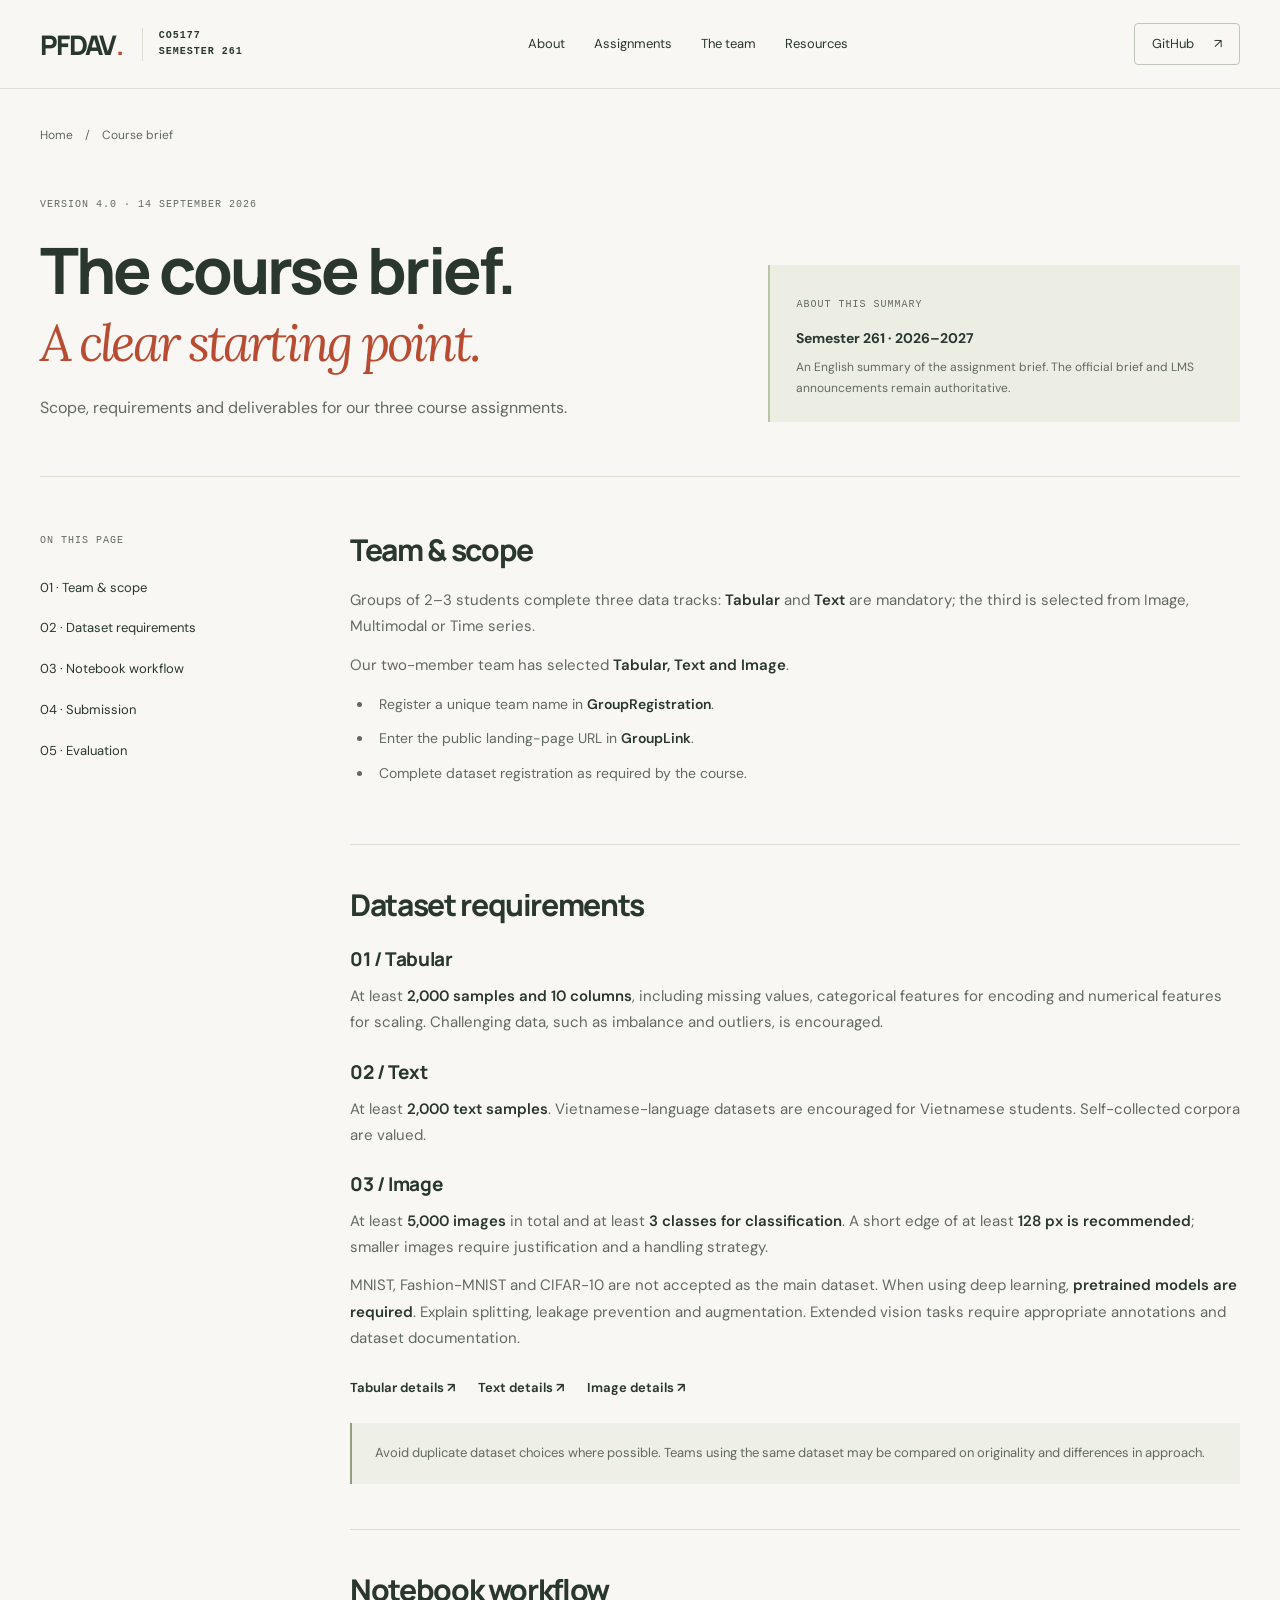
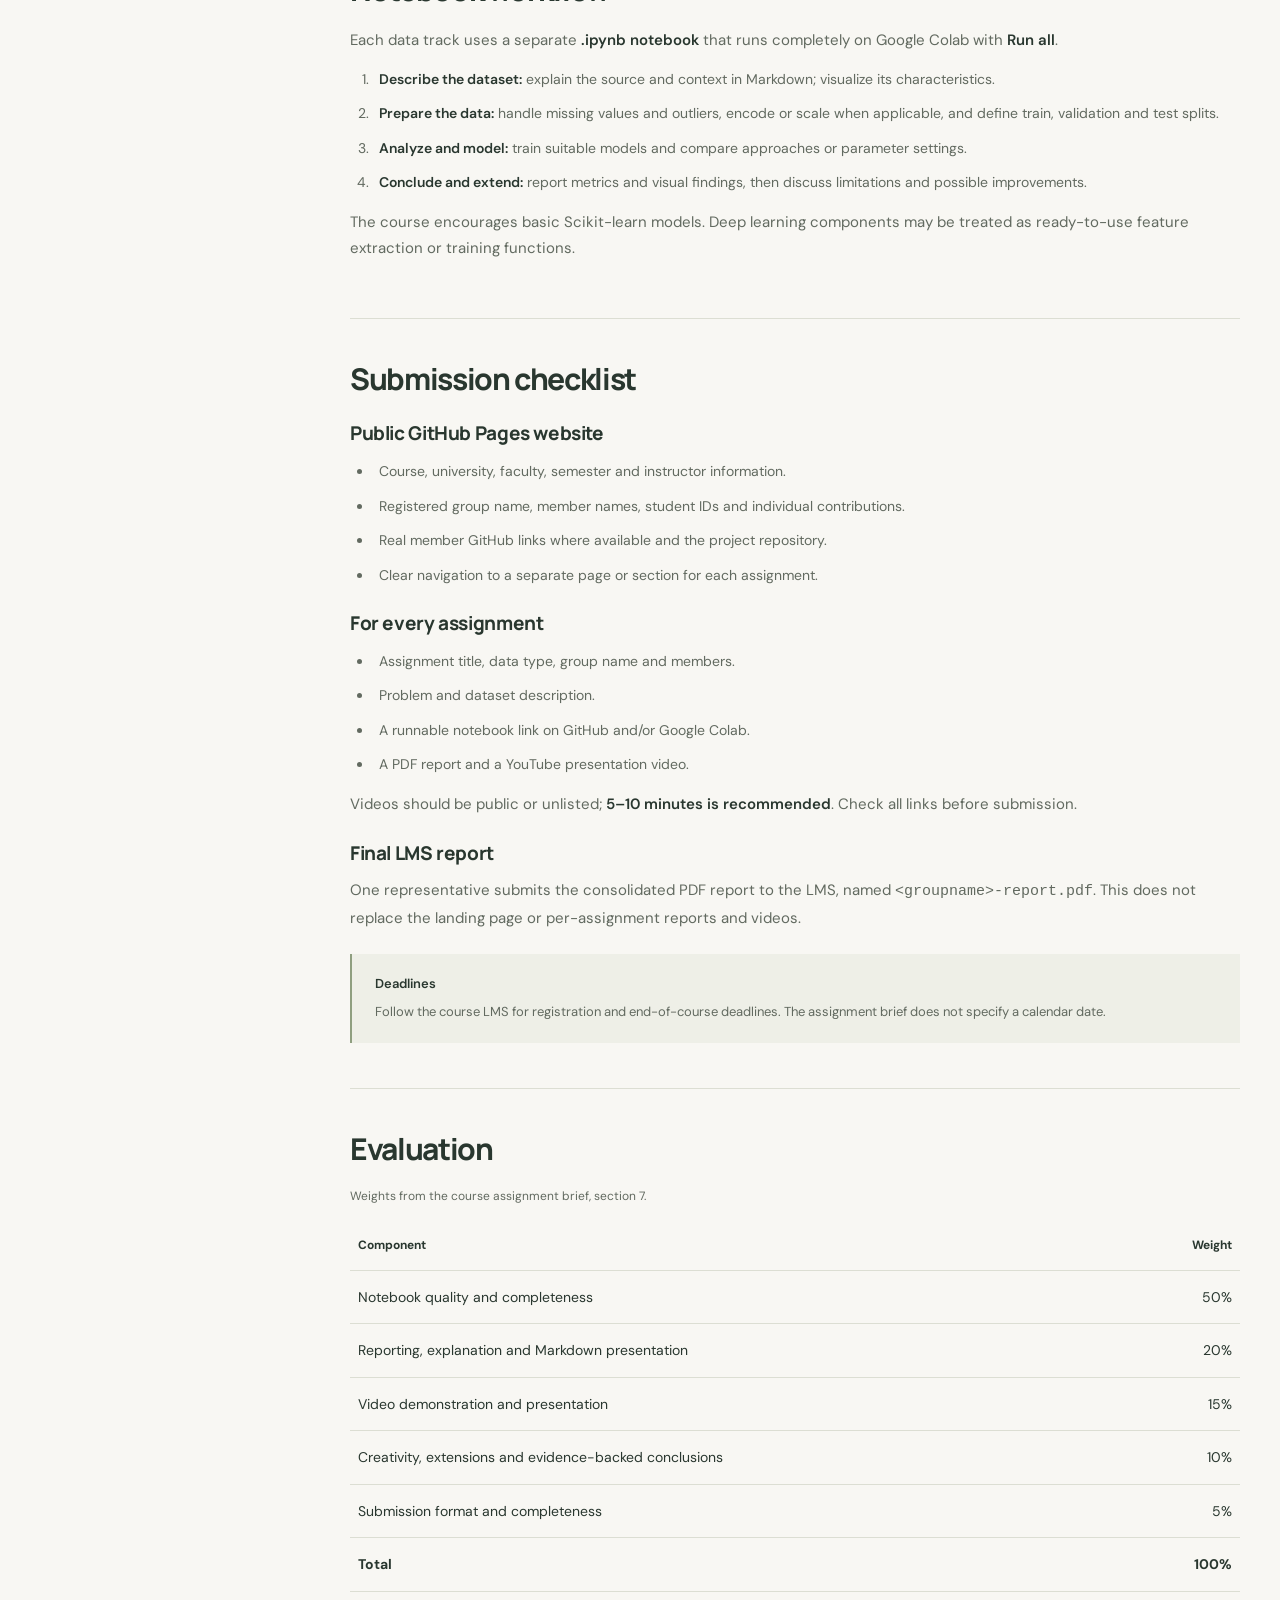
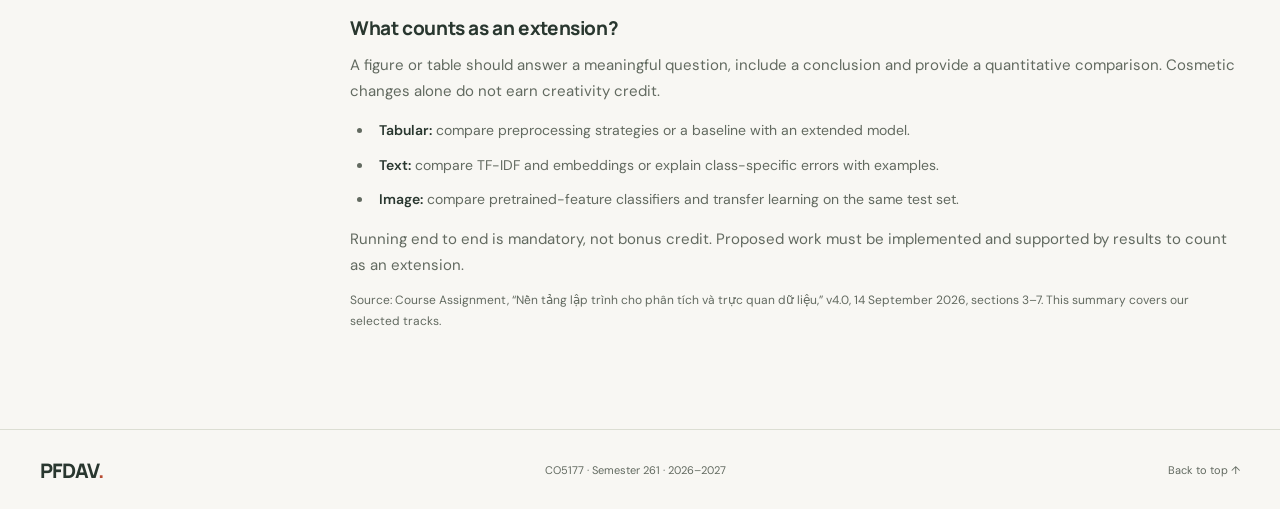
==== requirements.html @ 7956dee9 "feat: add English course website with Tabular, Text and Image pages" ====
<!doctype html>
<html lang="en"><head><meta charset="utf-8"><meta name="viewport" content="width=device-width, initial-scale=1"><title>Course assignment brief | PFDAV · CO5177</title><meta name="description" content="An English summary of the CO5177 course assignment requirements, deliverables and evaluation rubric, based on brief v4.0."><meta name="theme-color" content="#263e35"><link rel="icon" href="assets/favicon.svg" type="image/svg+xml"><link rel="stylesheet" href="assets/styles.css"><script src="assets/site-config.js" defer></script><script src="assets/app.js" defer></script></head>
<body><a class="skip-link" href="#main">Skip to content</a><header class="site-header"><div class="container header-inner"><a class="brand" href="index.html" aria-label="PFDAV home"><span class="wordmark">PFDAV<b>.</b></span><span class="brand-meta">CO5177<br>SEMESTER 261</span></a><button class="menu-toggle" type="button" aria-expanded="false" aria-controls="site-nav" aria-label="Open navigation">Menu <span class="menu-icon" aria-hidden="true"></span></button><nav class="main-nav" id="site-nav" aria-label="Main navigation"><a href="index.html#about">About</a><a href="index.html#assignments">Assignments</a><a href="index.html#team">The team</a><a href="index.html#resources">Resources</a></nav><a class="header-link" href="https://github.com/dathuynh1108/CO5177-PFDAV" target="_blank" rel="noopener noreferrer">GitHub <span aria-hidden="true">↗</span></a></div></header>
<main id="main" class="container"><nav class="breadcrumb" aria-label="Breadcrumb"><a href="index.html">Home</a><span aria-hidden="true">/</span><span aria-current="page">Course brief</span></nav><section class="detail-hero"><div><span class="mono">Version 4.0 · 14 September 2026</span><h1>The course brief.<em>A clear starting point.</em></h1><p>Scope, requirements and deliverables for our three course assignments.</p></div><div class="detail-meta"><span class="mono">About this summary</span><strong>Semester 261 · 2026–2027</strong><p>An English summary of the assignment brief. The official brief and LMS announcements remain authoritative.</p></div></section>
<div class="detail-layout"><aside class="detail-aside" aria-label="On this page"><span class="mono">On this page</span><a href="#scope">01 · Team & scope</a><a href="#datasets">02 · Dataset requirements</a><a href="#workflow">03 · Notebook workflow</a><a href="#submission">04 · Submission</a><a href="#evaluation">05 · Evaluation</a></aside><div class="detail-content">
<section class="detail-section" id="scope"><h2>Team & scope</h2><p>Groups of 2–3 students complete three data tracks: <strong>Tabular</strong> and <strong>Text</strong> are mandatory; the third is selected from Image, Multimodal or Time series.</p><p>Our two-member team has selected <strong>Tabular, Text and Image</strong>.</p><ul><li>Register a unique team name in <strong>GroupRegistration</strong>.</li><li>Enter the public landing-page URL in <strong>GroupLink</strong>.</li><li>Complete dataset registration as required by the course.</li></ul></section>
<section class="detail-section" id="datasets"><h2>Dataset requirements</h2><h3>01 / Tabular</h3><p>At least <strong>2,000 samples and 10 columns</strong>, including missing values, categorical features for encoding and numerical features for scaling. Challenging data, such as imbalance and outliers, is encouraged.</p><h3>02 / Text</h3><p>At least <strong>2,000 text samples</strong>. Vietnamese-language datasets are encouraged for Vietnamese students. Self-collected corpora are valued.</p><h3>03 / Image</h3><p>At least <strong>5,000 images</strong> in total and at least <strong>3 classes for classification</strong>. A short edge of at least <strong>128 px is recommended</strong>; smaller images require justification and a handling strategy.</p><p>MNIST, Fashion-MNIST and CIFAR-10 are not accepted as the main dataset. When using deep learning, <strong>pretrained models are required</strong>. Explain splitting, leakage prevention and augmentation. Extended vision tasks require appropriate annotations and dataset documentation.</p><div class="small-links"><a class="text-link" href="assignments/tabular.html">Tabular details ↗</a><a class="text-link" href="assignments/text.html">Text details ↗</a><a class="text-link" href="assignments/image.html">Image details ↗</a></div><div class="notice">Avoid duplicate dataset choices where possible. Teams using the same dataset may be compared on originality and differences in approach.</div></section>
<section class="detail-section" id="workflow"><h2>Notebook workflow</h2><p>Each data track uses a separate <strong>.ipynb notebook</strong> that runs completely on Google Colab with <strong>Run all</strong>.</p><ol><li><strong>Describe the dataset:</strong> explain the source and context in Markdown; visualize its characteristics.</li><li><strong>Prepare the data:</strong> handle missing values and outliers, encode or scale when applicable, and define train, validation and test splits.</li><li><strong>Analyze and model:</strong> train suitable models and compare approaches or parameter settings.</li><li><strong>Conclude and extend:</strong> report metrics and visual findings, then discuss limitations and possible improvements.</li></ol><p>The course encourages basic Scikit-learn models. Deep learning components may be treated as ready-to-use feature extraction or training functions.</p></section>
<section class="detail-section" id="submission"><h2>Submission checklist</h2><h3>Public GitHub Pages website</h3><ul><li>Course, university, faculty, semester and instructor information.</li><li>Registered group name, member names, student IDs and individual contributions.</li><li>Real member GitHub links where available and the project repository.</li><li>Clear navigation to a separate page or section for each assignment.</li></ul><h3>For every assignment</h3><ul><li>Assignment title, data type, group name and members.</li><li>Problem and dataset description.</li><li>A runnable notebook link on GitHub and/or Google Colab.</li><li>A PDF report and a YouTube presentation video.</li></ul><p>Videos should be public or unlisted; <strong>5–10 minutes is recommended</strong>. Check all links before submission.</p><h3>Final LMS report</h3><p>One representative submits the consolidated PDF report to the LMS, named <code>&lt;groupname&gt;-report.pdf</code>. This does not replace the landing page or per-assignment reports and videos.</p><div class="notice"><strong>Deadlines</strong>Follow the course LMS for registration and end-of-course deadlines. The assignment brief does not specify a calendar date.</div></section>
<section class="detail-section" id="evaluation"><h2>Evaluation</h2><table class="rubric"><caption>Weights from the course assignment brief, section 7.</caption><thead><tr><th scope="col">Component</th><th scope="col">Weight</th></tr></thead><tbody><tr><td>Notebook quality and completeness</td><td>50%</td></tr><tr><td>Reporting, explanation and Markdown presentation</td><td>20%</td></tr><tr><td>Video demonstration and presentation</td><td>15%</td></tr><tr><td>Creativity, extensions and evidence-backed conclusions</td><td>10%</td></tr><tr><td>Submission format and completeness</td><td>5%</td></tr></tbody><tfoot><tr><td>Total</td><td>100%</td></tr></tfoot></table><h3>What counts as an extension?</h3><p>A figure or table should answer a meaningful question, include a conclusion and provide a quantitative comparison. Cosmetic changes alone do not earn creativity credit.</p><ul><li><strong>Tabular:</strong> compare preprocessing strategies or a baseline with an extended model.</li><li><strong>Text:</strong> compare TF-IDF and embeddings or explain class-specific errors with examples.</li><li><strong>Image:</strong> compare pretrained-feature classifiers and transfer learning on the same test set.</li></ul><p>Running end to end is mandatory, not bonus credit. Proposed work must be implemented and supported by results to count as an extension.</p><p class="source-note">Source: Course Assignment, “Nền tảng lập trình cho phân tích và trực quan dữ liệu,” v4.0, 14 September 2026, sections 3–7. This summary covers our selected tracks.</p></section>
</div></div></main><footer class="site-footer"><div class="container footer-inner"><a class="footer-brand" href="index.html">PFDAV<span>.</span></a><p>CO5177 · Semester 261 · 2026–2027</p><a href="#main">Back to top ↑</a></div></footer></body></html>
---- assets/styles.css ----
@import url('https://fonts.googleapis.com/css2?family=DM+Sans:wght@400;450;500;550;600;650;700&family=Manrope:wght@400;500;600;650;700;750;800&family=Lora:ital,wght@1,400;1,500&display=swap');
:root{--paper:#f8f7f3;--ink:#29372f;--muted:#626a60;--line:#dcded3;--green:#263e35;--rust:#b74c32;--sage:#e2e9d9;--sand:#f3e6d3;--white:#fff;--mono:ui-monospace,SFMono-Regular,Consolas,monospace;--sans:'DM Sans',Arial,sans-serif;--display:'Manrope',Arial,sans-serif;--serif:'Lora',Georgia,serif;--width:1216px}
*{box-sizing:border-box}html{scroll-behavior:smooth;scroll-padding-top:110px}body{margin:0;background:var(--paper);color:var(--ink);font-family:var(--sans);font-size:16px;line-height:1.75;-webkit-font-smoothing:antialiased}a{color:inherit;text-decoration:none}button{font:inherit}button,a{-webkit-tap-highlight-color:transparent}a,button{touch-action:manipulation}a:focus-visible,button:focus-visible,summary:focus-visible{outline:3px solid var(--rust);outline-offset:5px}::selection{background:#d9e3cb}h1,h2,h3,h4,p{margin:0}h1,h2,h3,h4{font-family:var(--display);font-weight:750;line-height:1.2;letter-spacing:-.045em}h1{font-size:clamp(48px,5.3vw,76px);line-height:1.13}h2{font-size:clamp(32px,3.2vw,46px)}h3{font-size:27px}em{font-family:var(--serif);font-weight:400}p{color:var(--muted)}svg{vertical-align:middle;flex-shrink:0}.container{width:min(var(--width),calc(100% - 80px));margin-inline:auto}.skip-link{position:fixed;top:-100px;left:20px;background:var(--green);color:white;padding:12px 20px;z-index:100}.skip-link:focus{top:12px}.site-header{position:sticky;top:0;z-index:30;background:rgba(248,247,243,.97);border-bottom:1px solid var(--line);backdrop-filter:blur(12px)}.header-inner{min-height:88px;display:flex;align-items:center;justify-content:space-between;gap:24px}.brand{display:flex;align-items:center;gap:20px}.wordmark{font:800 27px/1 var(--display);letter-spacing:-1.7px}.wordmark b{color:var(--rust)}.brand-meta{padding-left:16px;border-left:1px solid var(--line);font:600 10px/1.65 var(--mono);letter-spacing:.1em}.main-nav{display:flex;align-items:center;gap:29px;font-size:13px}.main-nav a{padding-block:9px;position:relative}.main-nav a:hover,.main-nav a[aria-current]{color:var(--rust)}.header-link{font-size:13px;border:1px solid #bfc5b9;padding:9px 17px;border-radius:4px;display:flex;align-items:center;gap:20px}.header-link:hover{background:var(--green);color:white}.menu-toggle{display:none}.arrow{width:19px;height:19px;display:inline-block}.hero{display:grid;grid-template-columns:1fr 1fr;gap:48px;align-items:center;min-height:577px;padding-block:70px 56px}.hero h1 em{color:var(--rust);display:block;line-height:1.35}.hero-course{font-size:18px;line-height:1.6;font-weight:650;max-width:450px;color:var(--ink);margin-top:22px}.hero-copy{max-width:455px;margin-top:14px;font-size:15px;line-height:1.85}.hero-actions{display:flex;align-items:center;gap:26px;margin-top:30px}.button{display:inline-flex;align-items:center;justify-content:center;gap:27px;padding:13px 21px;min-height:48px;background:var(--green);color:white;border:1px solid var(--green);border-radius:3px;font-size:13px;font-weight:650;transition:background .2s,transform .2s}.button:hover{background:#365344;transform:translateY(-2px)}.button.secondary{background:transparent;color:var(--ink);border-color:var(--line)}.button.secondary:hover{background:var(--sage)}.text-link{font-size:13px;font-weight:650;display:inline-flex;align-items:center;gap:13px;text-underline-offset:5px}.text-link:hover{text-decoration:underline}.hero-art{height:455px;position:relative;isolation:isolate}.orbit{position:absolute;width:370px;height:370px;border:1px solid #cad1bf;border-radius:50%;left:75px;top:38px}.orbit:before,.orbit:after{content:'';position:absolute;inset:27px;border:1px solid #d8ddcf;border-radius:50%}.orbit:after{inset:57px}.art-grid{position:absolute;inset:16px 12px;background-image:radial-gradient(#ced4c5 .7px,transparent .7px);background-size:19px 19px;opacity:.6;mask-image:radial-gradient(ellipse,black 10%,transparent 69%)}.data-card{position:absolute;width:210px;height:265px;border:1px solid;border-radius:5px;padding:20px;box-shadow:0 14px 18px -17px #29372f70;display:flex;flex-direction:column;justify-content:space-between;transition:transform .35s}.art-label{font:10px/1.4 var(--mono);display:flex;justify-content:space-between}.art-caption{padding-top:14px;border-top:1px solid currentColor;font:8px/1.6 var(--mono);letter-spacing:.06em}.card-tabular{top:52px;left:19px;background:var(--sage);border-color:#becdb2;color:#3e583e;transform:rotate(-12deg)}.card-text{top:13px;right:11px;background:var(--sand);border-color:#dec5a3;color:#775434;transform:rotate(10deg)}.card-image{width:222px;height:252px;top:189px;left:190px;background:#b55135;border-color:#a84830;color:#fff1db;transform:rotate(-3deg);z-index:2}.hero-art:hover .card-tabular{transform:rotate(-15deg) translate(-3px,-4px)}.hero-art:hover .card-text{transform:rotate(13deg) translate(3px,-4px)}.hero-art:hover .card-image{transform:rotate(0deg) translateY(-4px)}.table-art{display:grid;grid-template-columns:repeat(4,1fr);gap:4px;transform:translateY(4px)}.table-art i{height:18px;background:#b4c6a5}.table-art i:nth-child(4n+1){background:#7b9670}.table-art i:nth-child(7),.table-art i:nth-child(14){background:transparent;border:1px dashed #a7b79c}.text-art{font:italic 100px/1 var(--serif);text-align:center;letter-spacing:-.08em}.text-lines{height:3px;width:80%;background:linear-gradient(to right,#b68e62 24%,transparent 24% 28%,#b68e62 28% 73%,transparent 73% 77%,#b68e62 77%);margin:0 auto 12px}.pixel-art{display:grid;grid-template-columns:repeat(7,1fr);gap:3px;width:123px;margin:10px auto}.pixel-art i{height:15px;background:#c2684d}.pixel-art i:nth-child(10),.pixel-art i:nth-child(11),.pixel-art i:nth-child(12),.pixel-art i:nth-child(16),.pixel-art i:nth-child(20),.pixel-art i:nth-child(23),.pixel-art i:nth-child(27),.pixel-art i:nth-child(31),.pixel-art i:nth-child(32),.pixel-art i:nth-child(33),.pixel-art i:nth-child(38),.pixel-art i:nth-child(45){background:#f9d8ae}.art-note{position:absolute;bottom:6px;left:7px;font:9px/1.9 var(--mono);letter-spacing:.1em}.art-star{position:absolute;right:17px;bottom:8px;width:47px;height:47px;color:var(--rust)}.meta-strip{display:grid;grid-template-columns:1fr 1fr 1fr;border-block:1px solid var(--line);padding:23px 0;gap:24px;font-size:12px}.meta-strip>div{display:flex;gap:18px;align-items:center}.meta-strip>div+div{border-left:1px solid var(--line);justify-content:center}.meta-strip>div:last-child{justify-content:flex-end}.mono{font-family:var(--mono);text-transform:uppercase;letter-spacing:.1em;font-size:10px;color:var(--muted)}.meta-strip strong{font-weight:650}.section{padding-block:90px}.section-label{font:10px/1.5 var(--mono);letter-spacing:.13em;text-transform:uppercase;color:var(--muted);margin-bottom:25px;display:block}.section-label span{color:var(--rust);margin-right:15px}.intro-grid{display:grid;grid-template-columns:1fr 1.05fr;gap:75px}.section-description{max-width:420px;margin-top:25px;font-size:15px}.course-table{margin:0}.course-table>div{display:grid;grid-template-columns:130px 1fr;padding:18px 0;border-bottom:1px solid var(--line);gap:15px}.course-table>div:first-child{padding-top:0}.course-table dt{font-size:12px;color:var(--muted)}.course-table dd{margin:0;font-size:14px}.assignments-section{background:#eeefe7;border-block:1px solid var(--line)}.section-top{display:flex;justify-content:space-between;align-items:flex-end;gap:48px;margin-bottom:43px}.section-top p{max-width:370px;font-size:14px}.assignment-grid{display:grid;grid-template-columns:repeat(3,1fr);gap:23px}.assignment-card{background:var(--paper);padding:28px;border:1px solid #d3d8cb;border-radius:5px;position:relative;display:flex;flex-direction:column;min-height:377px;transition:transform .2s,box-shadow .2s,border-color .2s}.assignment-card:hover{transform:translateY(-5px);border-color:#a0af99;box-shadow:0 14px 26px -20px #263e3555}.assignment-top{display:flex;align-items:center;justify-content:space-between;margin-bottom:36px}.assignment-number{font:11px var(--mono);color:var(--muted)}.tag{font:10px var(--mono);letter-spacing:.015em;border:1px solid #d7decc;background:#e5ebdc;color:#47603a;border-radius:3px;padding:5px 9px;white-space:nowrap}.tag.elective{background:#f2e3d4;border-color:#e4c9b3;color:#86533a}.assignment-card h3{font-size:35px;margin-bottom:9px}.assignment-subtitle{font-size:13px;color:var(--ink);font-weight:600;margin-bottom:17px}.assignment-desc{font-size:14px;line-height:1.8}.card-footer{display:flex;align-items:center;justify-content:space-between;gap:12px;margin-top:auto;padding-top:24px;border-top:1px solid var(--line);font-size:12px;font-weight:600}.assignment-card .criteria{font:11px var(--mono);margin-block:22px;color:var(--muted)}.footnote{font-size:12px;line-height:1.8;color:var(--muted);margin-top:24px}.workflow{display:grid;grid-template-columns:repeat(4,1fr);margin-top:48px;border-top:1px solid var(--line)}.workflow-item{padding:24px 25px 0 0;position:relative}.workflow-item:before{content:'';width:7px;height:7px;border:2px solid var(--rust);border-radius:50%;background:var(--paper);position:absolute;top:-5px}.workflow-item .mono{display:block;margin-bottom:12px}.workflow-item h3{font-size:19px;letter-spacing:-.03em;margin-bottom:12px}.workflow-item p{font-size:13px;max-width:235px}.team-section{background:var(--green);color:var(--paper)}.team-section p,.team-section .section-label{color:#c4cebe}.team-section .section-label span{color:#efb299}.team-grid{display:grid;grid-template-columns:1fr 1fr;gap:48px}.member{border-top:1px solid #66796a;padding-top:28px;display:grid;grid-template-columns:64px 1fr;gap:24px}.avatar{width:64px;height:64px;background:#d7dfc9;border-radius:50%;display:flex;align-items:center;justify-content:center;color:var(--green);font:650 22px var(--display);letter-spacing:-1px}.member:nth-child(2) .avatar{background:#f0cfad}.member .mono{color:#c4cebe;font-size:11px}.member h3{font-size:26px;margin-top:6px;letter-spacing:-.035em}.member-role{margin-top:13px;font-size:13px;max-width:360px}.member-link{margin-top:18px;min-height:23px}.member-link:empty{display:none}.resources{display:grid;grid-template-columns:.9fr 1.1fr;gap:90px}.resource-list{border-top:1px solid var(--line)}.resource-link{padding:22px 0;border-bottom:1px solid var(--line);display:flex;justify-content:space-between;align-items:center;gap:30px}.resource-link:hover .resource-title{color:var(--rust)}.resource-title{font-size:16px;font-weight:600}.resource-link p{font-size:12px;margin-top:3px}.closing-note{margin-top:24px;font-size:12px}.site-footer{border-top:1px solid var(--line);padding-block:27px}.footer-inner{display:flex;justify-content:space-between;align-items:center;gap:30px;font-size:11px;color:var(--muted)}.footer-brand{font:800 20px var(--display);letter-spacing:-1px;color:var(--ink)}.footer-brand span{color:var(--rust)}.footer-inner a:hover{color:var(--rust)}.breadcrumb{display:flex;gap:12px;align-items:center;font-size:12px;color:var(--muted);padding-top:36px;flex-wrap:wrap}.breadcrumb a:hover{text-decoration:underline}.detail-hero{padding-block:42px 54px;border-bottom:1px solid var(--line);display:grid;grid-template-columns:1.1fr .8fr;gap:80px;align-items:end}.detail-hero h1{font-size:clamp(47px,5vw,70px);margin-block:18px 22px}.detail-hero h1 em{display:block;color:var(--rust);font-size:.8em;margin-top:8px}.detail-hero p{font-size:16px;max-width:650px}.detail-meta{padding:23px 26px;border-left:2px solid #b6c5a8;background:#eceee4}.detail-meta p{font-size:12px;margin-top:7px}.detail-meta strong{display:block;font-size:14px;margin-top:10px}.detail-layout{display:grid;grid-template-columns:230px 1fr;gap:80px;padding-block:55px 85px}.detail-aside{align-self:start;position:sticky;top:125px}.detail-aside .mono{display:block;margin-bottom:18px}.detail-aside a{display:block;font-size:13px;padding:9px 0}.detail-aside a:hover{color:var(--rust)}.detail-content{min-width:0}.detail-section{padding-bottom:45px;margin-bottom:42px;border-bottom:1px solid var(--line);scroll-margin-top:115px}.detail-section:last-child{border-bottom:0;padding-bottom:0;margin-bottom:0}.detail-section h2{font-size:30px;margin-bottom:19px}.detail-section h3{font-size:19px;letter-spacing:-.02em;margin-block:25px 10px}.detail-section p{font-size:15px;margin-block:12px}.detail-section ul,.detail-section ol{padding-left:23px;color:var(--muted);font-size:14px}.detail-section li{padding-left:6px;margin-block:10px}.detail-section strong{color:var(--ink);font-weight:600}.specs{display:grid;grid-template-columns:repeat(3,1fr);gap:20px;margin:28px 0}.spec{border-left:2px solid #b7c8a9;padding-left:17px}.spec strong{display:block;font:650 25px var(--display);letter-spacing:-.04em}.spec span{font-size:12px;color:var(--muted)}.notice{background:#eeefe7;padding:19px 23px;border-left:2px solid #8f9f80;margin-top:23px;font-size:13px;color:var(--muted)}.notice strong{display:block;margin-bottom:5px}.deliverable-row{display:flex;justify-content:space-between;align-items:center;gap:25px;padding:18px 0;border-top:1px solid var(--line)}.deliverable-row strong{font-size:14px}.deliverable-row p{font-size:12px;margin:3px 0 0}.pending{font:11px var(--mono);color:#72796c;white-space:nowrap}.detail-members{display:flex;gap:45px;flex-wrap:wrap;font-size:14px}.detail-members small{display:block;font:11px var(--mono);color:var(--muted);margin-top:6px}.next-assignment{background:var(--green);color:var(--paper);padding:29px 32px;display:flex;justify-content:space-between;align-items:center;margin-bottom:70px;gap:24px;border-radius:4px}.next-assignment p{color:#cbd4c4;font-size:12px}.next-assignment h3{font-size:23px;margin-top:5px}.next-assignment:hover{background:#365344}.rubric{width:100%;border-collapse:collapse;font-size:14px}.rubric caption{text-align:left;color:var(--muted);font-size:12px;margin-bottom:14px}.rubric th,.rubric td{padding:14px 8px;border-bottom:1px solid var(--line);text-align:left}.rubric th{font-size:12px}.rubric td:last-child,.rubric th:last-child{text-align:right;white-space:nowrap}.rubric tfoot{font-weight:700}.source-note{font-size:12px!important}.small-links{display:flex;gap:23px;flex-wrap:wrap;margin-top:26px}
@media(min-width:1441px){.hero-art{transform:translateX(8px)}}
@media(max-width:1100px){.container{width:calc(100% - 56px)}.hero{gap:20px}.hero-art{transform:scale(.84);transform-origin:center right;margin-left:-60px}.main-nav{gap:20px}.brand-meta{display:none}.intro-grid{gap:45px}.resources{gap:50px}.assignment-card{padding:23px}.detail-layout{gap:45px;grid-template-columns:190px 1fr}.hero-actions{gap:18px}.detail-hero{gap:40px}}
@media(max-width:800px){html{scroll-padding-top:100px}.container{width:calc(100% - 40px)}.header-inner{min-height:74px;gap:15px;flex-wrap:wrap;padding-block:15px}.wordmark{font-size:25px}.brand-meta{display:block;font-size:9px}.header-link{display:none}.main-nav{width:100%;flex-wrap:wrap;justify-content:center;gap:10px 26px;font-size:14px;padding:8px 0}.js .main-nav{display:none}.js .main-nav.is-open{display:flex;flex-direction:column;align-items:stretch;gap:0;padding-top:13px;border-top:1px solid var(--line)}.js .main-nav a{padding:12px 8px}.js .menu-toggle{display:flex;align-items:center;gap:9px;border:1px solid #c4cabd;background:transparent;border-radius:4px;padding:8px 12px;font-size:12px;color:var(--ink);min-height:42px}.menu-icon{width:15px;height:12px;border-block:1px solid currentColor;position:relative}.menu-icon:after{content:'';position:absolute;left:0;right:0;top:5px;border-top:1px solid currentColor}.hero{padding-top:49px;grid-template-columns:1fr;gap:28px;padding-bottom:25px}.hero h1{font-size:64px;max-width:570px}.hero-course{max-width:460px;font-size:17px}.hero-copy{max-width:520px}.hero-art{width:540px;max-width:100%;height:450px;margin:5px auto 0;transform:none}.meta-strip{gap:12px;padding-block:19px}.meta-strip>div{flex-direction:column;gap:5px;align-items:flex-start}.meta-strip>div+div{padding-left:16px}.meta-strip>div:last-child{justify-content:flex-start}.section{padding-block:62px}.intro-grid{grid-template-columns:1fr;gap:35px}.section-description{max-width:600px}.course-table>div{grid-template-columns:125px 1fr}.section-top{gap:22px;align-items:flex-start;flex-direction:column;margin-bottom:30px}.section-top p{max-width:570px}.assignment-grid{grid-template-columns:1fr;gap:16px}.assignment-card{padding:25px;min-height:0}.assignment-top{margin-bottom:20px}.assignment-card .criteria{margin-block:16px}.assignment-card h3{font-size:31px}.card-footer{padding-top:16px}.workflow{grid-template-columns:repeat(2,1fr);gap:32px 20px}.workflow-item:nth-child(n+3):before{display:none}.workflow-item:nth-child(n+3){padding-top:0}.team-grid{gap:33px;grid-template-columns:1fr}.member{gap:20px}.resources{grid-template-columns:1fr;gap:32px}.footer-inner{align-items:flex-start;flex-wrap:wrap;gap:14px}.detail-hero{grid-template-columns:1fr;gap:30px;padding-block:32px 36px}.detail-meta{max-width:500px}.detail-layout{grid-template-columns:1fr;gap:32px;padding-top:28px}.detail-aside{position:static;border-bottom:1px solid var(--line);padding-bottom:17px}.detail-aside .mono{margin-bottom:8px}.detail-aside a{display:inline-block;margin-right:22px;font-size:12px}.detail-section{padding-bottom:30px;margin-bottom:30px}.detail-hero h1{font-size:53px}.next-assignment{margin-bottom:45px}.specs{gap:14px}.detail-section h2{font-size:28px}}
@media(max-width:480px){.container{width:calc(100% - 36px)}h2{font-size:33px}.brand{gap:15px}.brand-meta{padding-left:12px}.hero{padding-top:38px;gap:12px}.hero h1{font-size:52px}.hero-course{font-size:16px;margin-top:18px}.hero-copy{font-size:14px}.hero-actions{gap:19px;margin-top:25px}.hero-actions .button{gap:18px;padding:12px 15px;font-size:12px}.hero-actions .text-link{font-size:12px;gap:7px}.hero-art{height:335px;margin-top:16px}.orbit{width:264px;height:264px;left:34px;top:31px}.data-card{width:139px;height:184px;padding:13px}.card-tabular{left:8px;top:51px}.card-text{right:8px;top:14px}.card-image{width:156px;height:179px;left:120px;top:139px}.art-label{font-size:7px}.art-caption{font-size:5.5px;padding-top:8px}.table-art{gap:3px}.table-art i{height:12px}.text-art{font-size:66px}.text-lines{height:2px;margin-bottom:6px}.pixel-art{width:86px;gap:2px;margin:7px auto}.pixel-art i{height:10px}.art-note{font-size:6.5px;bottom:8px;left:1px}.art-star{width:32px;height:32px;right:6px;bottom:5px}.meta-strip{grid-template-columns:1fr 1fr;font-size:11px;gap:14px}.meta-strip>div:last-child{grid-column:1/-1;border-left:0;border-top:1px solid var(--line);padding:11px 0 0;flex-direction:row;gap:13px;align-items:center}.mono{font-size:9px}.section{padding-block:51px}.section-label{margin-bottom:19px}.course-table>div{grid-template-columns:95px 1fr;gap:16px;padding-block:15px}.course-table dd{font-size:13px}.workflow{gap:27px 17px;margin-top:35px}.workflow-item{padding-right:0}.workflow-item h3{font-size:17px}.workflow-item p{font-size:12px}.member{grid-template-columns:49px 1fr;gap:18px}.avatar{width:49px;height:49px;font-size:18px}.member h3{font-size:23px}.member-role{font-size:12px}.footer-inner{font-size:10px}.footer-inner>p{width:100%;order:3}.detail-hero h1{font-size:47px}.detail-hero p{font-size:14px}.detail-hero h1 em{font-size:.73em}.specs{grid-template-columns:1fr;gap:18px}.spec strong{font-size:23px;display:inline-block;min-width:90px}.spec span{display:inline}.deliverable-row{align-items:flex-start;gap:17px;flex-wrap:wrap}.detail-layout{padding-bottom:48px}.pending{font-size:10px}.next-assignment{padding:23px}.notice{padding:17px 18px}.detail-members{gap:22px}.rubric{font-size:12px}.rubric th,.rubric td{padding-inline:3px}}
@media(prefers-reduced-motion:reduce){html{scroll-behavior:auto}*,*:before,*:after{animation:none!important;transition:none!important}.hero-art:hover .card-tabular{transform:rotate(-12deg)}.hero-art:hover .card-text{transform:rotate(10deg)}.hero-art:hover .card-image{transform:rotate(-3deg)}}
@media print){body{background:white;color:#111;font-size:11pt}.site-header,.hero-art,.detail-aside,.hero-actions,.next-assignment,.menu-toggle,.skip-link{display:none!important}.container{width:100%}.hero,.intro-grid,.detail-hero,.detail-layout,.resources{display:block;padding:20px 0}.section{padding:24px 0}.assignment-grid{gap:12px}.assignment-card{padding:16px;min-height:0;break-inside:avoid}.team-section{background:white;color:#111}.team-section p,.team-section .mono{color:#444}.team-section .avatar{display:none}.member{display:block}.workflow-item,.detail-section,.member{break-inside:avoid}.site-footer{margin-top:20px}.detail-content{width:100%}h1{font-size:36pt}h2{font-size:23pt}h3{font-size:18pt}a{text-decoration:underline}.detail-meta{margin-top:20px}}
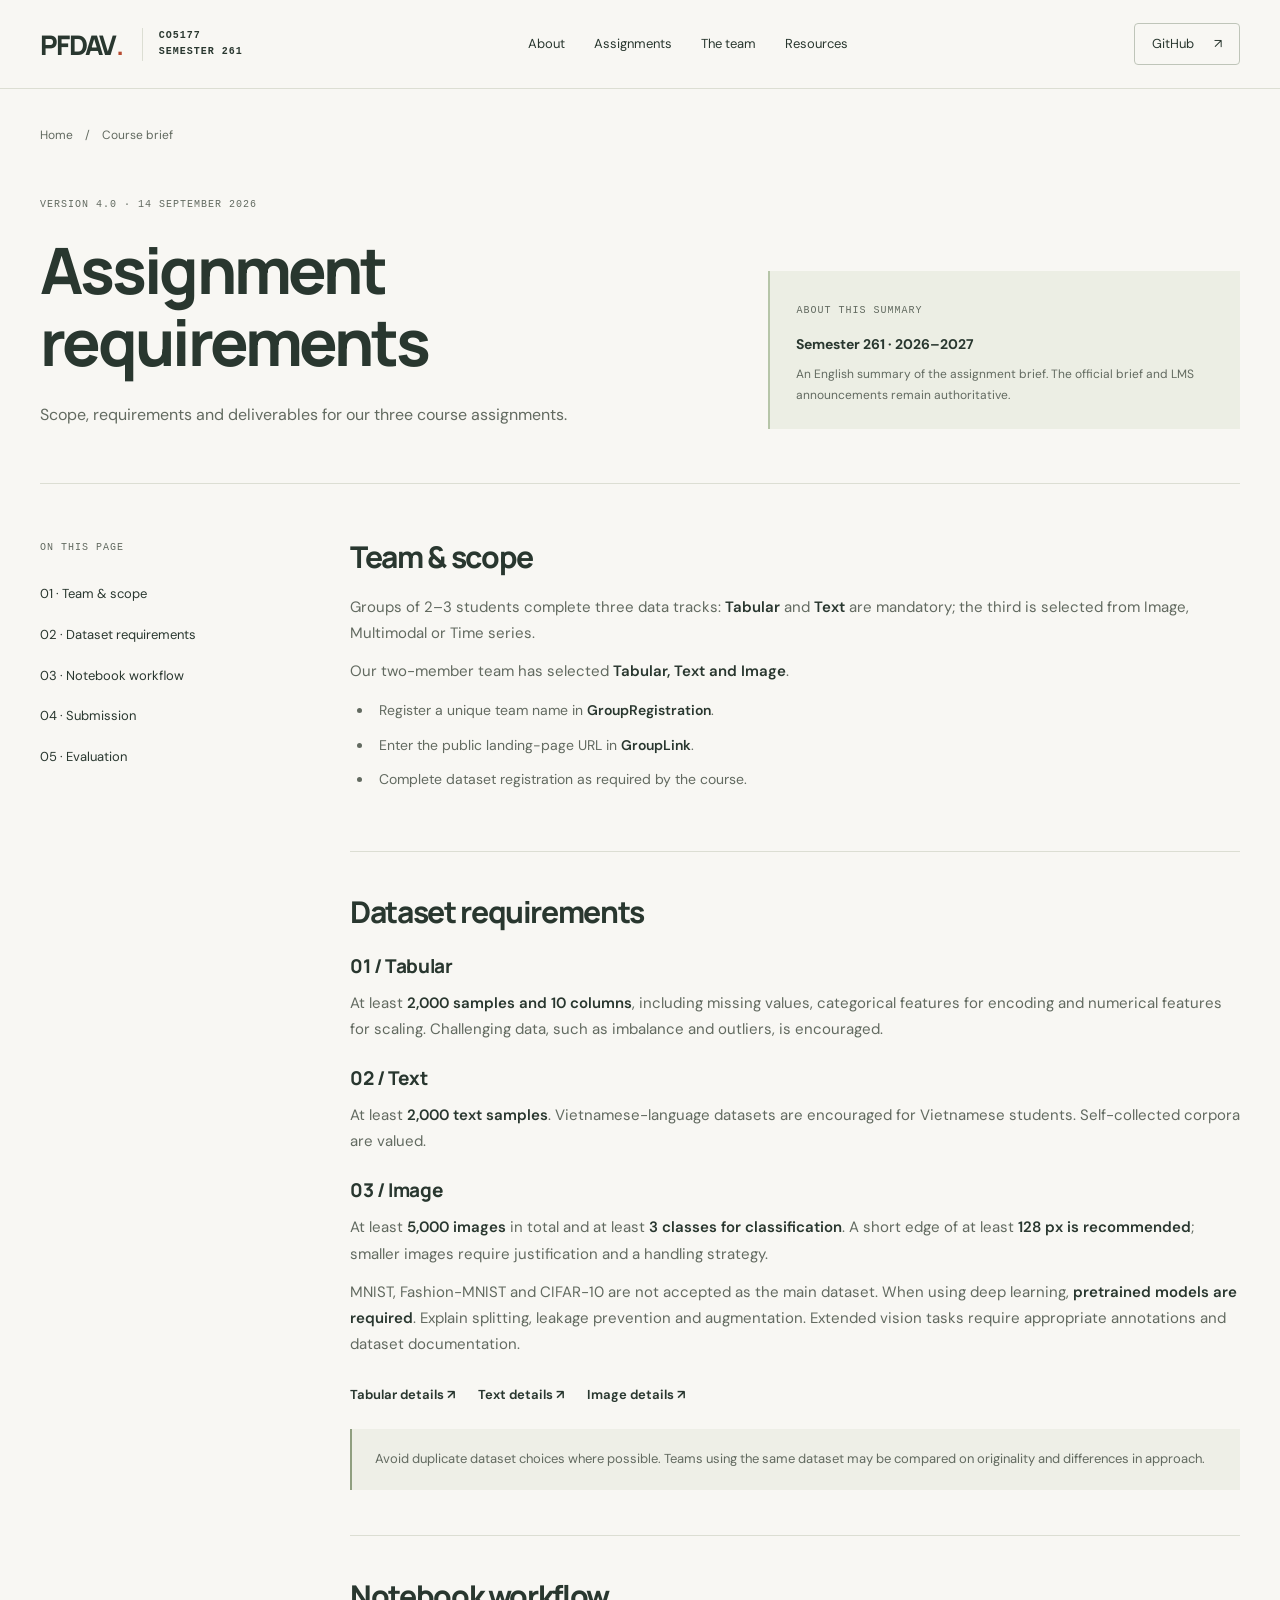
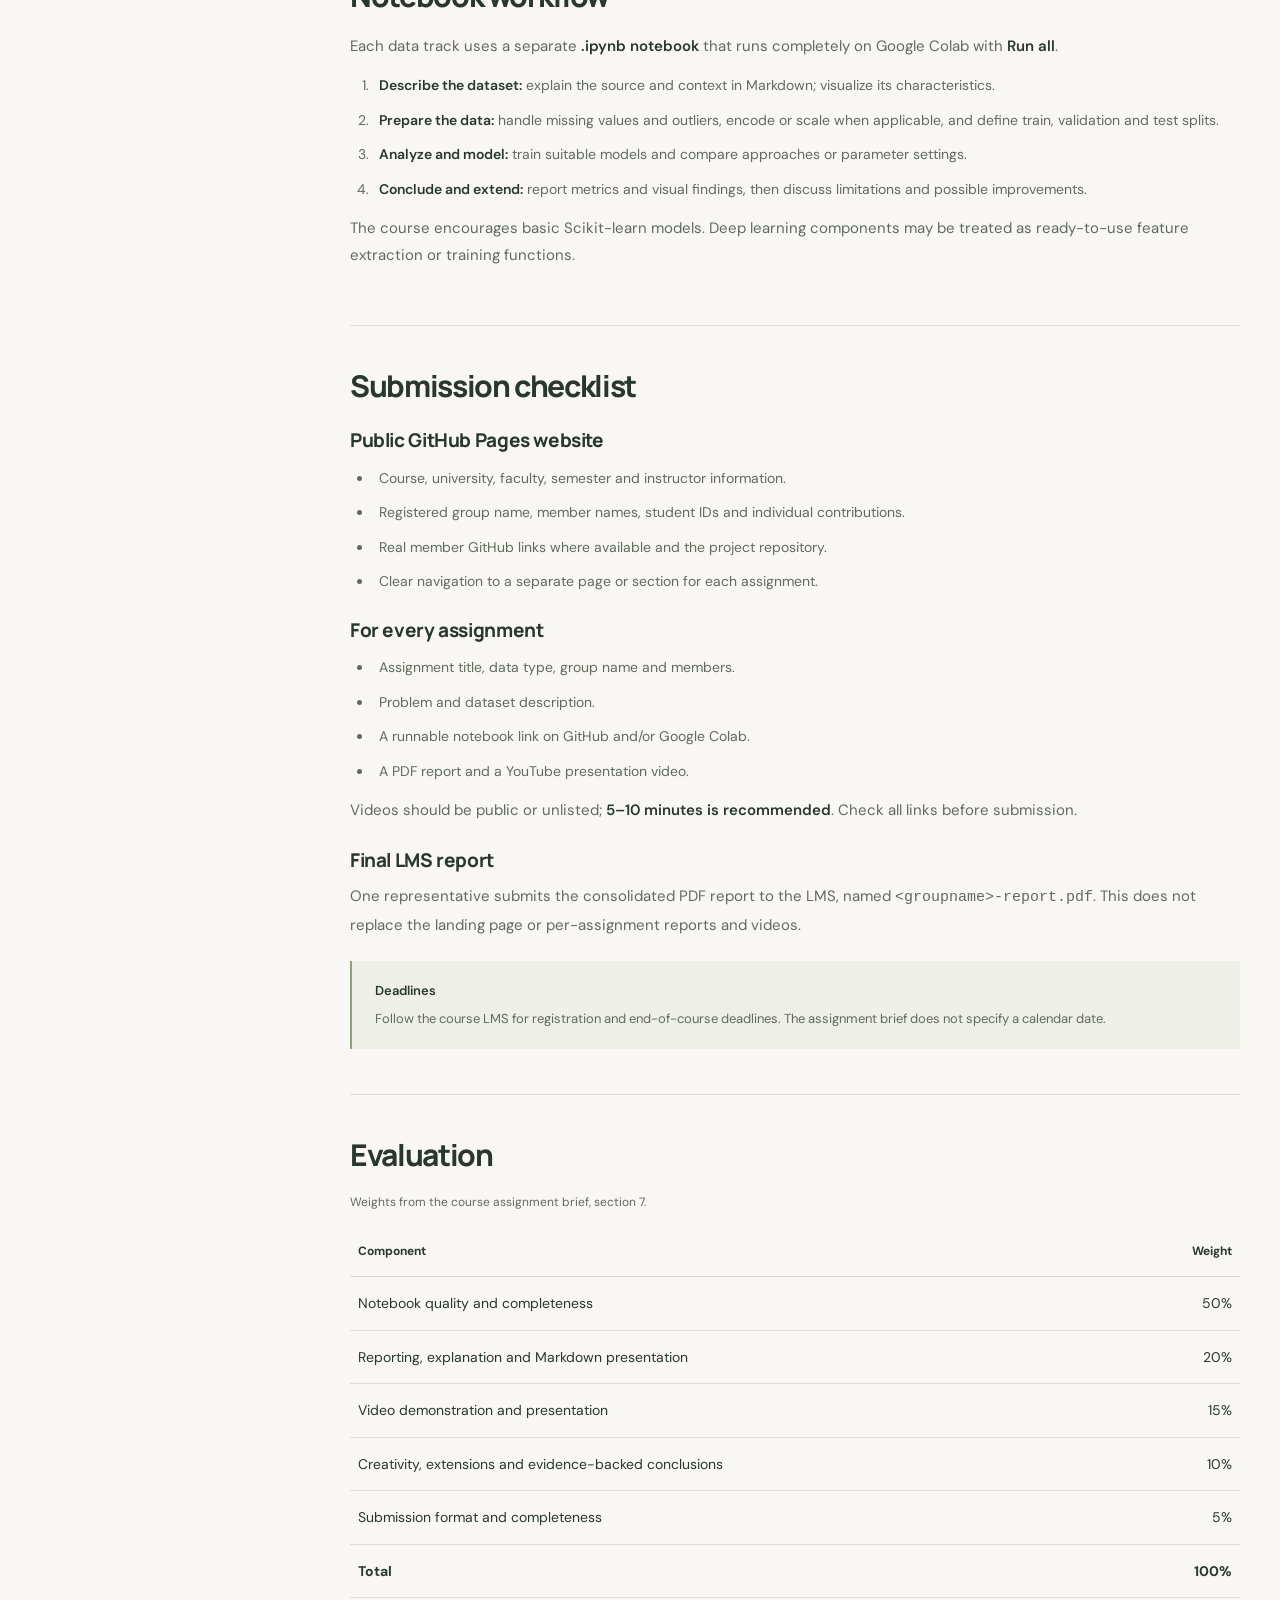
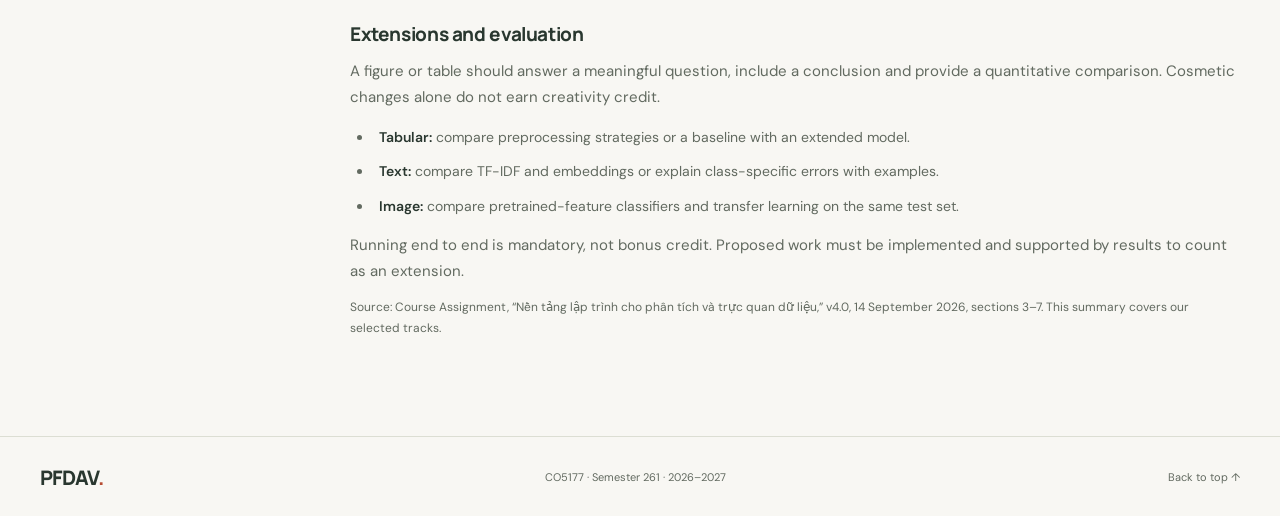
==== commit c67b5603: "feat: add tabular and text studies with reports and site updates" ====
--- a/requirements.html
+++ b/requirements.html
@@ -1,11 +1,11 @@
 <!doctype html>
 <html lang="en"><head><meta charset="utf-8"><meta name="viewport" content="width=device-width, initial-scale=1"><title>Course assignment brief | PFDAV · CO5177</title><meta name="description" content="An English summary of the CO5177 course assignment requirements, deliverables and evaluation rubric, based on brief v4.0."><meta name="theme-color" content="#263e35"><link rel="icon" href="assets/favicon.svg" type="image/svg+xml"><link rel="stylesheet" href="assets/styles.css"><script src="assets/site-config.js" defer></script><script src="assets/app.js" defer></script></head>
 <body><a class="skip-link" href="#main">Skip to content</a><header class="site-header"><div class="container header-inner"><a class="brand" href="index.html" aria-label="PFDAV home"><span class="wordmark">PFDAV<b>.</b></span><span class="brand-meta">CO5177<br>SEMESTER 261</span></a><button class="menu-toggle" type="button" aria-expanded="false" aria-controls="site-nav" aria-label="Open navigation">Menu <span class="menu-icon" aria-hidden="true"></span></button><nav class="main-nav" id="site-nav" aria-label="Main navigation"><a href="index.html#about">About</a><a href="index.html#assignments">Assignments</a><a href="index.html#team">The team</a><a href="index.html#resources">Resources</a></nav><a class="header-link" href="https://github.com/dathuynh1108/CO5177-PFDAV" target="_blank" rel="noopener noreferrer">GitHub <span aria-hidden="true">↗</span></a></div></header>
-<main id="main" class="container"><nav class="breadcrumb" aria-label="Breadcrumb"><a href="index.html">Home</a><span aria-hidden="true">/</span><span aria-current="page">Course brief</span></nav><section class="detail-hero"><div><span class="mono">Version 4.0 · 14 September 2026</span><h1>The course brief.<em>A clear starting point.</em></h1><p>Scope, requirements and deliverables for our three course assignments.</p></div><div class="detail-meta"><span class="mono">About this summary</span><strong>Semester 261 · 2026–2027</strong><p>An English summary of the assignment brief. The official brief and LMS announcements remain authoritative.</p></div></section>
+<main id="main" class="container"><nav class="breadcrumb" aria-label="Breadcrumb"><a href="index.html">Home</a><span aria-hidden="true">/</span><span aria-current="page">Course brief</span></nav><section class="detail-hero"><div><span class="mono">Version 4.0 · 14 September 2026</span><h1>Assignment requirements</h1><p>Scope, requirements and deliverables for our three course assignments.</p></div><div class="detail-meta"><span class="mono">About this summary</span><strong>Semester 261 · 2026–2027</strong><p>An English summary of the assignment brief. The official brief and LMS announcements remain authoritative.</p></div></section>
 <div class="detail-layout"><aside class="detail-aside" aria-label="On this page"><span class="mono">On this page</span><a href="#scope">01 · Team & scope</a><a href="#datasets">02 · Dataset requirements</a><a href="#workflow">03 · Notebook workflow</a><a href="#submission">04 · Submission</a><a href="#evaluation">05 · Evaluation</a></aside><div class="detail-content">
 <section class="detail-section" id="scope"><h2>Team & scope</h2><p>Groups of 2–3 students complete three data tracks: <strong>Tabular</strong> and <strong>Text</strong> are mandatory; the third is selected from Image, Multimodal or Time series.</p><p>Our two-member team has selected <strong>Tabular, Text and Image</strong>.</p><ul><li>Register a unique team name in <strong>GroupRegistration</strong>.</li><li>Enter the public landing-page URL in <strong>GroupLink</strong>.</li><li>Complete dataset registration as required by the course.</li></ul></section>
 <section class="detail-section" id="datasets"><h2>Dataset requirements</h2><h3>01 / Tabular</h3><p>At least <strong>2,000 samples and 10 columns</strong>, including missing values, categorical features for encoding and numerical features for scaling. Challenging data, such as imbalance and outliers, is encouraged.</p><h3>02 / Text</h3><p>At least <strong>2,000 text samples</strong>. Vietnamese-language datasets are encouraged for Vietnamese students. Self-collected corpora are valued.</p><h3>03 / Image</h3><p>At least <strong>5,000 images</strong> in total and at least <strong>3 classes for classification</strong>. A short edge of at least <strong>128 px is recommended</strong>; smaller images require justification and a handling strategy.</p><p>MNIST, Fashion-MNIST and CIFAR-10 are not accepted as the main dataset. When using deep learning, <strong>pretrained models are required</strong>. Explain splitting, leakage prevention and augmentation. Extended vision tasks require appropriate annotations and dataset documentation.</p><div class="small-links"><a class="text-link" href="assignments/tabular.html">Tabular details ↗</a><a class="text-link" href="assignments/text.html">Text details ↗</a><a class="text-link" href="assignments/image.html">Image details ↗</a></div><div class="notice">Avoid duplicate dataset choices where possible. Teams using the same dataset may be compared on originality and differences in approach.</div></section>
 <section class="detail-section" id="workflow"><h2>Notebook workflow</h2><p>Each data track uses a separate <strong>.ipynb notebook</strong> that runs completely on Google Colab with <strong>Run all</strong>.</p><ol><li><strong>Describe the dataset:</strong> explain the source and context in Markdown; visualize its characteristics.</li><li><strong>Prepare the data:</strong> handle missing values and outliers, encode or scale when applicable, and define train, validation and test splits.</li><li><strong>Analyze and model:</strong> train suitable models and compare approaches or parameter settings.</li><li><strong>Conclude and extend:</strong> report metrics and visual findings, then discuss limitations and possible improvements.</li></ol><p>The course encourages basic Scikit-learn models. Deep learning components may be treated as ready-to-use feature extraction or training functions.</p></section>
 <section class="detail-section" id="submission"><h2>Submission checklist</h2><h3>Public GitHub Pages website</h3><ul><li>Course, university, faculty, semester and instructor information.</li><li>Registered group name, member names, student IDs and individual contributions.</li><li>Real member GitHub links where available and the project repository.</li><li>Clear navigation to a separate page or section for each assignment.</li></ul><h3>For every assignment</h3><ul><li>Assignment title, data type, group name and members.</li><li>Problem and dataset description.</li><li>A runnable notebook link on GitHub and/or Google Colab.</li><li>A PDF report and a YouTube presentation video.</li></ul><p>Videos should be public or unlisted; <strong>5–10 minutes is recommended</strong>. Check all links before submission.</p><h3>Final LMS report</h3><p>One representative submits the consolidated PDF report to the LMS, named <code>&lt;groupname&gt;-report.pdf</code>. This does not replace the landing page or per-assignment reports and videos.</p><div class="notice"><strong>Deadlines</strong>Follow the course LMS for registration and end-of-course deadlines. The assignment brief does not specify a calendar date.</div></section>
-<section class="detail-section" id="evaluation"><h2>Evaluation</h2><table class="rubric"><caption>Weights from the course assignment brief, section 7.</caption><thead><tr><th scope="col">Component</th><th scope="col">Weight</th></tr></thead><tbody><tr><td>Notebook quality and completeness</td><td>50%</td></tr><tr><td>Reporting, explanation and Markdown presentation</td><td>20%</td></tr><tr><td>Video demonstration and presentation</td><td>15%</td></tr><tr><td>Creativity, extensions and evidence-backed conclusions</td><td>10%</td></tr><tr><td>Submission format and completeness</td><td>5%</td></tr></tbody><tfoot><tr><td>Total</td><td>100%</td></tr></tfoot></table><h3>What counts as an extension?</h3><p>A figure or table should answer a meaningful question, include a conclusion and provide a quantitative comparison. Cosmetic changes alone do not earn creativity credit.</p><ul><li><strong>Tabular:</strong> compare preprocessing strategies or a baseline with an extended model.</li><li><strong>Text:</strong> compare TF-IDF and embeddings or explain class-specific errors with examples.</li><li><strong>Image:</strong> compare pretrained-feature classifiers and transfer learning on the same test set.</li></ul><p>Running end to end is mandatory, not bonus credit. Proposed work must be implemented and supported by results to count as an extension.</p><p class="source-note">Source: Course Assignment, “Nền tảng lập trình cho phân tích và trực quan dữ liệu,” v4.0, 14 September 2026, sections 3–7. This summary covers our selected tracks.</p></section>
+<section class="detail-section" id="evaluation"><h2>Evaluation</h2><table class="rubric"><caption>Weights from the course assignment brief, section 7.</caption><thead><tr><th scope="col">Component</th><th scope="col">Weight</th></tr></thead><tbody><tr><td>Notebook quality and completeness</td><td>50%</td></tr><tr><td>Reporting, explanation and Markdown presentation</td><td>20%</td></tr><tr><td>Video demonstration and presentation</td><td>15%</td></tr><tr><td>Creativity, extensions and evidence-backed conclusions</td><td>10%</td></tr><tr><td>Submission format and completeness</td><td>5%</td></tr></tbody><tfoot><tr><td>Total</td><td>100%</td></tr></tfoot></table><h3>Extensions and evaluation</h3><p>A figure or table should answer a meaningful question, include a conclusion and provide a quantitative comparison. Cosmetic changes alone do not earn creativity credit.</p><ul><li><strong>Tabular:</strong> compare preprocessing strategies or a baseline with an extended model.</li><li><strong>Text:</strong> compare TF-IDF and embeddings or explain class-specific errors with examples.</li><li><strong>Image:</strong> compare pretrained-feature classifiers and transfer learning on the same test set.</li></ul><p>Running end to end is mandatory, not bonus credit. Proposed work must be implemented and supported by results to count as an extension.</p><p class="source-note">Source: Course Assignment, “Nền tảng lập trình cho phân tích và trực quan dữ liệu,” v4.0, 14 September 2026, sections 3–7. This summary covers our selected tracks.</p></section>
 </div></div></main><footer class="site-footer"><div class="container footer-inner"><a class="footer-brand" href="index.html">PFDAV<span>.</span></a><p>CO5177 · Semester 261 · 2026–2027</p><a href="#main">Back to top ↑</a></div></footer></body></html>
--- a/assets/styles.css
+++ b/assets/styles.css
@@ -3,7 +3,14 @@
 *{box-sizing:border-box}html{scroll-behavior:smooth;scroll-padding-top:110px}body{margin:0;background:var(--paper);color:var(--ink);font-family:var(--sans);font-size:16px;line-height:1.75;-webkit-font-smoothing:antialiased}a{color:inherit;text-decoration:none}button{font:inherit}button,a{-webkit-tap-highlight-color:transparent}a,button{touch-action:manipulation}a:focus-visible,button:focus-visible,summary:focus-visible{outline:3px solid var(--rust);outline-offset:5px}::selection{background:#d9e3cb}h1,h2,h3,h4,p{margin:0}h1,h2,h3,h4{font-family:var(--display);font-weight:750;line-height:1.2;letter-spacing:-.045em}h1{font-size:clamp(48px,5.3vw,76px);line-height:1.13}h2{font-size:clamp(32px,3.2vw,46px)}h3{font-size:27px}em{font-family:var(--serif);font-weight:400}p{color:var(--muted)}svg{vertical-align:middle;flex-shrink:0}.container{width:min(var(--width),calc(100% - 80px));margin-inline:auto}.skip-link{position:fixed;top:-100px;left:20px;background:var(--green);color:white;padding:12px 20px;z-index:100}.skip-link:focus{top:12px}.site-header{position:sticky;top:0;z-index:30;background:rgba(248,247,243,.97);border-bottom:1px solid var(--line);backdrop-filter:blur(12px)}.header-inner{min-height:88px;display:flex;align-items:center;justify-content:space-between;gap:24px}.brand{display:flex;align-items:center;gap:20px}.wordmark{font:800 27px/1 var(--display);letter-spacing:-1.7px}.wordmark b{color:var(--rust)}.brand-meta{padding-left:16px;border-left:1px solid var(--line);font:600 10px/1.65 var(--mono);letter-spacing:.1em}.main-nav{display:flex;align-items:center;gap:29px;font-size:13px}.main-nav a{padding-block:9px;position:relative}.main-nav a:hover,.main-nav a[aria-current]{color:var(--rust)}.header-link{font-size:13px;border:1px solid #bfc5b9;padding:9px 17px;border-radius:4px;display:flex;align-items:center;gap:20px}.header-link:hover{background:var(--green);color:white}.menu-toggle{display:none}.arrow{width:19px;height:19px;display:inline-block}.hero{display:grid;grid-template-columns:1fr 1fr;gap:48px;align-items:center;min-height:577px;padding-block:70px 56px}.hero h1 em{color:var(--rust);display:block;line-height:1.35}.hero-course{font-size:18px;line-height:1.6;font-weight:650;max-width:450px;color:var(--ink);margin-top:22px}.hero-copy{max-width:455px;margin-top:14px;font-size:15px;line-height:1.85}.hero-actions{display:flex;align-items:center;gap:26px;margin-top:30px}.button{display:inline-flex;align-items:center;justify-content:center;gap:27px;padding:13px 21px;min-height:48px;background:var(--green);color:white;border:1px solid var(--green);border-radius:3px;font-size:13px;font-weight:650;transition:background .2s,transform .2s}.button:hover{background:#365344;transform:translateY(-2px)}.button.secondary{background:transparent;color:var(--ink);border-color:var(--line)}.button.secondary:hover{background:var(--sage)}.text-link{font-size:13px;font-weight:650;display:inline-flex;align-items:center;gap:13px;text-underline-offset:5px}.text-link:hover{text-decoration:underline}.hero-art{height:455px;position:relative;isolation:isolate}.orbit{position:absolute;width:370px;height:370px;border:1px solid #cad1bf;border-radius:50%;left:75px;top:38px}.orbit:before,.orbit:after{content:'';position:absolute;inset:27px;border:1px solid #d8ddcf;border-radius:50%}.orbit:after{inset:57px}.art-grid{position:absolute;inset:16px 12px;background-image:radial-gradient(#ced4c5 .7px,transparent .7px);background-size:19px 19px;opacity:.6;mask-image:radial-gradient(ellipse,black 10%,transparent 69%)}.data-card{position:absolute;width:210px;height:265px;border:1px solid;border-radius:5px;padding:20px;box-shadow:0 14px 18px -17px #29372f70;display:flex;flex-direction:column;justify-content:space-between;transition:transform .35s}.art-label{font:10px/1.4 var(--mono);display:flex;justify-content:space-between}.art-caption{padding-top:14px;border-top:1px solid currentColor;font:8px/1.6 var(--mono);letter-spacing:.06em}.card-tabular{top:52px;left:19px;background:var(--sage);border-color:#becdb2;color:#3e583e;transform:rotate(-12deg)}.card-text{top:13px;right:11px;background:var(--sand);border-color:#dec5a3;color:#775434;transform:rotate(10deg)}.card-image{width:222px;height:252px;top:189px;left:190px;background:#b55135;border-color:#a84830;color:#fff1db;transform:rotate(-3deg);z-index:2}.hero-art:hover .card-tabular{transform:rotate(-15deg) translate(-3px,-4px)}.hero-art:hover .card-text{transform:rotate(13deg) translate(3px,-4px)}.hero-art:hover .card-image{transform:rotate(0deg) translateY(-4px)}.table-art{display:grid;grid-template-columns:repeat(4,1fr);gap:4px;transform:translateY(4px)}.table-art i{height:18px;background:#b4c6a5}.table-art i:nth-child(4n+1){background:#7b9670}.table-art i:nth-child(7),.table-art i:nth-child(14){background:transparent;border:1px dashed #a7b79c}.text-art{font:italic 100px/1 var(--serif);text-align:center;letter-spacing:-.08em}.text-lines{height:3px;width:80%;background:linear-gradient(to right,#b68e62 24%,transparent 24% 28%,#b68e62 28% 73%,transparent 73% 77%,#b68e62 77%);margin:0 auto 12px}.pixel-art{display:grid;grid-template-columns:repeat(7,1fr);gap:3px;width:123px;margin:10px auto}.pixel-art i{height:15px;background:#c2684d}.pixel-art i:nth-child(10),.pixel-art i:nth-child(11),.pixel-art i:nth-child(12),.pixel-art i:nth-child(16),.pixel-art i:nth-child(20),.pixel-art i:nth-child(23),.pixel-art i:nth-child(27),.pixel-art i:nth-child(31),.pixel-art i:nth-child(32),.pixel-art i:nth-child(33),.pixel-art i:nth-child(38),.pixel-art i:nth-child(45){background:#f9d8ae}.art-note{position:absolute;bottom:6px;left:7px;font:9px/1.9 var(--mono);letter-spacing:.1em}.art-star{position:absolute;right:17px;bottom:8px;width:47px;height:47px;color:var(--rust)}.meta-strip{display:grid;grid-template-columns:1fr 1fr 1fr;border-block:1px solid var(--line);padding:23px 0;gap:24px;font-size:12px}.meta-strip>div{display:flex;gap:18px;align-items:center}.meta-strip>div+div{border-left:1px solid var(--line);justify-content:center}.meta-strip>div:last-child{justify-content:flex-end}.mono{font-family:var(--mono);text-transform:uppercase;letter-spacing:.1em;font-size:10px;color:var(--muted)}.meta-strip strong{font-weight:650}.section{padding-block:90px}.section-label{font:10px/1.5 var(--mono);letter-spacing:.13em;text-transform:uppercase;color:var(--muted);margin-bottom:25px;display:block}.section-label span{color:var(--rust);margin-right:15px}.intro-grid{display:grid;grid-template-columns:1fr 1.05fr;gap:75px}.section-description{max-width:420px;margin-top:25px;font-size:15px}.course-table{margin:0}.course-table>div{display:grid;grid-template-columns:130px 1fr;padding:18px 0;border-bottom:1px solid var(--line);gap:15px}.course-table>div:first-child{padding-top:0}.course-table dt{font-size:12px;color:var(--muted)}.course-table dd{margin:0;font-size:14px}.assignments-section{background:#eeefe7;border-block:1px solid var(--line)}.section-top{display:flex;justify-content:space-between;align-items:flex-end;gap:48px;margin-bottom:43px}.section-top p{max-width:370px;font-size:14px}.assignment-grid{display:grid;grid-template-columns:repeat(3,1fr);gap:23px}.assignment-card{background:var(--paper);padding:28px;border:1px solid #d3d8cb;border-radius:5px;position:relative;display:flex;flex-direction:column;min-height:377px;transition:transform .2s,box-shadow .2s,border-color .2s}.assignment-card:hover{transform:translateY(-5px);border-color:#a0af99;box-shadow:0 14px 26px -20px #263e3555}.assignment-top{display:flex;align-items:center;justify-content:space-between;margin-bottom:36px}.assignment-number{font:11px var(--mono);color:var(--muted)}.tag{font:10px var(--mono);letter-spacing:.015em;border:1px solid #d7decc;background:#e5ebdc;color:#47603a;border-radius:3px;padding:5px 9px;white-space:nowrap}.tag.elective{background:#f2e3d4;border-color:#e4c9b3;color:#86533a}.assignment-card h3{font-size:35px;margin-bottom:9px}.assignment-subtitle{font-size:13px;color:var(--ink);font-weight:600;margin-bottom:17px}.assignment-desc{font-size:14px;line-height:1.8}.card-footer{display:flex;align-items:center;justify-content:space-between;gap:12px;margin-top:auto;padding-top:24px;border-top:1px solid var(--line);font-size:12px;font-weight:600}.assignment-card .criteria{font:11px var(--mono);margin-block:22px;color:var(--muted)}.footnote{font-size:12px;line-height:1.8;color:var(--muted);margin-top:24px}.workflow{display:grid;grid-template-columns:repeat(4,1fr);margin-top:48px;border-top:1px solid var(--line)}.workflow-item{padding:24px 25px 0 0;position:relative}.workflow-item:before{content:'';width:7px;height:7px;border:2px solid var(--rust);border-radius:50%;background:var(--paper);position:absolute;top:-5px}.workflow-item .mono{display:block;margin-bottom:12px}.workflow-item h3{font-size:19px;letter-spacing:-.03em;margin-bottom:12px}.workflow-item p{font-size:13px;max-width:235px}.team-section{background:var(--green);color:var(--paper)}.team-section p,.team-section .section-label{color:#c4cebe}.team-section .section-label span{color:#efb299}.team-grid{display:grid;grid-template-columns:1fr 1fr;gap:48px}.member{border-top:1px solid #66796a;padding-top:28px;display:grid;grid-template-columns:64px 1fr;gap:24px}.avatar{width:64px;height:64px;background:#d7dfc9;border-radius:50%;display:flex;align-items:center;justify-content:center;color:var(--green);font:650 22px var(--display);letter-spacing:-1px}.member:nth-child(2) .avatar{background:#f0cfad}.member .mono{color:#c4cebe;font-size:11px}.member h3{font-size:26px;margin-top:6px;letter-spacing:-.035em}.member-role{margin-top:13px;font-size:13px;max-width:360px}.member-link{margin-top:18px;min-height:23px}.member-link:empty{display:none}.resources{display:grid;grid-template-columns:.9fr 1.1fr;gap:90px}.resource-list{border-top:1px solid var(--line)}.resource-link{padding:22px 0;border-bottom:1px solid var(--line);display:flex;justify-content:space-between;align-items:center;gap:30px}.resource-link:hover .resource-title{color:var(--rust)}.resource-title{font-size:16px;font-weight:600}.resource-link p{font-size:12px;margin-top:3px}.closing-note{margin-top:24px;font-size:12px}.site-footer{border-top:1px solid var(--line);padding-block:27px}.footer-inner{display:flex;justify-content:space-between;align-items:center;gap:30px;font-size:11px;color:var(--muted)}.footer-brand{font:800 20px var(--display);letter-spacing:-1px;color:var(--ink)}.footer-brand span{color:var(--rust)}.footer-inner a:hover{color:var(--rust)}.breadcrumb{display:flex;gap:12px;align-items:center;font-size:12px;color:var(--muted);padding-top:36px;flex-wrap:wrap}.breadcrumb a:hover{text-decoration:underline}.detail-hero{padding-block:42px 54px;border-bottom:1px solid var(--line);display:grid;grid-template-columns:1.1fr .8fr;gap:80px;align-items:end}.detail-hero h1{font-size:clamp(47px,5vw,70px);margin-block:18px 22px}.detail-hero h1 em{display:block;color:var(--rust);font-size:.8em;margin-top:8px}.detail-hero p{font-size:16px;max-width:650px}.detail-meta{padding:23px 26px;border-left:2px solid #b6c5a8;background:#eceee4}.detail-meta p{font-size:12px;margin-top:7px}.detail-meta strong{display:block;font-size:14px;margin-top:10px}.detail-layout{display:grid;grid-template-columns:230px 1fr;gap:80px;padding-block:55px 85px}.detail-aside{align-self:start;position:sticky;top:125px}.detail-aside .mono{display:block;margin-bottom:18px}.detail-aside a{display:block;font-size:13px;padding:9px 0}.detail-aside a:hover{color:var(--rust)}.detail-content{min-width:0}.detail-section{padding-bottom:45px;margin-bottom:42px;border-bottom:1px solid var(--line);scroll-margin-top:115px}.detail-section:last-child{border-bottom:0;padding-bottom:0;margin-bottom:0}.detail-section h2{font-size:30px;margin-bottom:19px}.detail-section h3{font-size:19px;letter-spacing:-.02em;margin-block:25px 10px}.detail-section p{font-size:15px;margin-block:12px}.detail-section ul,.detail-section ol{padding-left:23px;color:var(--muted);font-size:14px}.detail-section li{padding-left:6px;margin-block:10px}.detail-section strong{color:var(--ink);font-weight:600}.specs{display:grid;grid-template-columns:repeat(3,1fr);gap:20px;margin:28px 0}.spec{border-left:2px solid #b7c8a9;padding-left:17px}.spec strong{display:block;font:650 25px var(--display);letter-spacing:-.04em}.spec span{font-size:12px;color:var(--muted)}.notice{background:#eeefe7;padding:19px 23px;border-left:2px solid #8f9f80;margin-top:23px;font-size:13px;color:var(--muted)}.notice strong{display:block;margin-bottom:5px}.deliverable-row{display:flex;justify-content:space-between;align-items:center;gap:25px;padding:18px 0;border-top:1px solid var(--line)}.deliverable-row strong{font-size:14px}.deliverable-row p{font-size:12px;margin:3px 0 0}.pending{font:11px var(--mono);color:#72796c;white-space:nowrap}.detail-members{display:flex;gap:45px;flex-wrap:wrap;font-size:14px}.detail-members small{display:block;font:11px var(--mono);color:var(--muted);margin-top:6px}.next-assignment{background:var(--green);color:var(--paper);padding:29px 32px;display:flex;justify-content:space-between;align-items:center;margin-bottom:70px;gap:24px;border-radius:4px}.next-assignment p{color:#cbd4c4;font-size:12px}.next-assignment h3{font-size:23px;margin-top:5px}.next-assignment:hover{background:#365344}.rubric{width:100%;border-collapse:collapse;font-size:14px}.rubric caption{text-align:left;color:var(--muted);font-size:12px;margin-bottom:14px}.rubric th,.rubric td{padding:14px 8px;border-bottom:1px solid var(--line);text-align:left}.rubric th{font-size:12px}.rubric td:last-child,.rubric th:last-child{text-align:right;white-space:nowrap}.rubric tfoot{font-weight:700}.source-note{font-size:12px!important}.small-links{display:flex;gap:23px;flex-wrap:wrap;margin-top:26px}
 @media(min-width:1441px){.hero-art{transform:translateX(8px)}}
 @media(max-width:1100px){.container{width:calc(100% - 56px)}.hero{gap:20px}.hero-art{transform:scale(.84);transform-origin:center right;margin-left:-60px}.main-nav{gap:20px}.brand-meta{display:none}.intro-grid{gap:45px}.resources{gap:50px}.assignment-card{padding:23px}.detail-layout{gap:45px;grid-template-columns:190px 1fr}.hero-actions{gap:18px}.detail-hero{gap:40px}}
-@media(max-width:800px){html{scroll-padding-top:100px}.container{width:calc(100% - 40px)}.header-inner{min-height:74px;gap:15px;flex-wrap:wrap;padding-block:15px}.wordmark{font-size:25px}.brand-meta{display:block;font-size:9px}.header-link{display:none}.main-nav{width:100%;flex-wrap:wrap;justify-content:center;gap:10px 26px;font-size:14px;padding:8px 0}.js .main-nav{display:none}.js .main-nav.is-open{display:flex;flex-direction:column;align-items:stretch;gap:0;padding-top:13px;border-top:1px solid var(--line)}.js .main-nav a{padding:12px 8px}.js .menu-toggle{display:flex;align-items:center;gap:9px;border:1px solid #c4cabd;background:transparent;border-radius:4px;padding:8px 12px;font-size:12px;color:var(--ink);min-height:42px}.menu-icon{width:15px;height:12px;border-block:1px solid currentColor;position:relative}.menu-icon:after{content:'';position:absolute;left:0;right:0;top:5px;border-top:1px solid currentColor}.hero{padding-top:49px;grid-template-columns:1fr;gap:28px;padding-bottom:25px}.hero h1{font-size:64px;max-width:570px}.hero-course{max-width:460px;font-size:17px}.hero-copy{max-width:520px}.hero-art{width:540px;max-width:100%;height:450px;margin:5px auto 0;transform:none}.meta-strip{gap:12px;padding-block:19px}.meta-strip>div{flex-direction:column;gap:5px;align-items:flex-start}.meta-strip>div+div{padding-left:16px}.meta-strip>div:last-child{justify-content:flex-start}.section{padding-block:62px}.intro-grid{grid-template-columns:1fr;gap:35px}.section-description{max-width:600px}.course-table>div{grid-template-columns:125px 1fr}.section-top{gap:22px;align-items:flex-start;flex-direction:column;margin-bottom:30px}.section-top p{max-width:570px}.assignment-grid{grid-template-columns:1fr;gap:16px}.assignment-card{padding:25px;min-height:0}.assignment-top{margin-bottom:20px}.assignment-card .criteria{margin-block:16px}.assignment-card h3{font-size:31px}.card-footer{padding-top:16px}.workflow{grid-template-columns:repeat(2,1fr);gap:32px 20px}.workflow-item:nth-child(n+3):before{display:none}.workflow-item:nth-child(n+3){padding-top:0}.team-grid{gap:33px;grid-template-columns:1fr}.member{gap:20px}.resources{grid-template-columns:1fr;gap:32px}.footer-inner{align-items:flex-start;flex-wrap:wrap;gap:14px}.detail-hero{grid-template-columns:1fr;gap:30px;padding-block:32px 36px}.detail-meta{max-width:500px}.detail-layout{grid-template-columns:1fr;gap:32px;padding-top:28px}.detail-aside{position:static;border-bottom:1px solid var(--line);padding-bottom:17px}.detail-aside .mono{margin-bottom:8px}.detail-aside a{display:inline-block;margin-right:22px;font-size:12px}.detail-section{padding-bottom:30px;margin-bottom:30px}.detail-hero h1{font-size:53px}.next-assignment{margin-bottom:45px}.specs{gap:14px}.detail-section h2{font-size:28px}}
+@media(max-width:800px){html{scroll-padding-top:100px}.container{width:calc(100% - 40px)}.header-inner{min-height:74px;gap:15px;flex-wrap:wrap;padding-block:15px}.wordmark{font-size:25px}.brand-meta{display:block;font-size:9px}.header-link{display:none}.main-nav{width:100%;flex-wrap:wrap;justify-content:center;gap:10px 26px;font-size:14px;padding:8px 0}.js .main-nav{display:none}.js .main-nav.is-open{display:flex;flex-direction:column;align-items:stretch;gap:0;padding-top:13px;border-top:1px solid var(--line)}.js .main-nav a{padding:12px 8px}.js .menu-toggle{display:flex;align-items:center;gap:9px;border:1px solid #c4cabd;background:transparent;border-radius:4px;padding:8px 12px;font-size:12px;color:var(--ink);min-height:42px}.menu-icon{width:15px;height:12px;border-block:1px solid currentColor;position:relative}.menu-icon:after{content:'';position:absolute;left:0;right:0;top:5px;border-top:1px solid currentColor}.hero{padding-top:49px;grid-template-columns:minmax(0,1fr);gap:28px;padding-bottom:25px}.hero h1{font-size:64px;max-width:570px}.hero-course{max-width:460px;font-size:17px}.hero-copy{max-width:520px}.hero-art{width:540px;max-width:100%;height:450px;margin:5px auto 0;transform:none}.meta-strip{gap:12px;padding-block:19px}.meta-strip>div{flex-direction:column;gap:5px;align-items:flex-start}.meta-strip>div+div{padding-left:16px}.meta-strip>div:last-child{justify-content:flex-start}.section{padding-block:62px}.intro-grid{grid-template-columns:1fr;gap:35px}.section-description{max-width:600px}.course-table>div{grid-template-columns:125px 1fr}.section-top{gap:22px;align-items:flex-start;flex-direction:column;margin-bottom:30px}.section-top p{max-width:570px}.assignment-grid{grid-template-columns:1fr;gap:16px}.assignment-card{padding:25px;min-height:0}.assignment-top{margin-bottom:20px}.assignment-card .criteria{margin-block:16px}.assignment-card h3{font-size:31px}.card-footer{padding-top:16px}.workflow{grid-template-columns:repeat(2,1fr);gap:32px 20px}.workflow-item:nth-child(n+3):before{display:none}.workflow-item:nth-child(n+3){padding-top:0}.team-grid{gap:33px;grid-template-columns:1fr}.member{gap:20px}.resources{grid-template-columns:1fr;gap:32px}.footer-inner{align-items:flex-start;flex-wrap:wrap;gap:14px}.detail-hero{grid-template-columns:1fr;gap:30px;padding-block:32px 36px}.detail-meta{max-width:500px}.detail-layout{grid-template-columns:1fr;gap:32px;padding-top:28px}.detail-aside{position:static;border-bottom:1px solid var(--line);padding-bottom:17px}.detail-aside .mono{margin-bottom:8px}.detail-aside a{display:inline-block;margin-right:22px;font-size:12px}.detail-section{padding-bottom:30px;margin-bottom:30px}.detail-hero h1{font-size:53px}.next-assignment{margin-bottom:45px}.specs{gap:14px}.detail-section h2{font-size:28px}}
 @media(max-width:480px){.container{width:calc(100% - 36px)}h2{font-size:33px}.brand{gap:15px}.brand-meta{padding-left:12px}.hero{padding-top:38px;gap:12px}.hero h1{font-size:52px}.hero-course{font-size:16px;margin-top:18px}.hero-copy{font-size:14px}.hero-actions{gap:19px;margin-top:25px}.hero-actions .button{gap:18px;padding:12px 15px;font-size:12px}.hero-actions .text-link{font-size:12px;gap:7px}.hero-art{height:335px;margin-top:16px}.orbit{width:264px;height:264px;left:34px;top:31px}.data-card{width:139px;height:184px;padding:13px}.card-tabular{left:8px;top:51px}.card-text{right:8px;top:14px}.card-image{width:156px;height:179px;left:120px;top:139px}.art-label{font-size:7px}.art-caption{font-size:5.5px;padding-top:8px}.table-art{gap:3px}.table-art i{height:12px}.text-art{font-size:66px}.text-lines{height:2px;margin-bottom:6px}.pixel-art{width:86px;gap:2px;margin:7px auto}.pixel-art i{height:10px}.art-note{font-size:6.5px;bottom:8px;left:1px}.art-star{width:32px;height:32px;right:6px;bottom:5px}.meta-strip{grid-template-columns:1fr 1fr;font-size:11px;gap:14px}.meta-strip>div:last-child{grid-column:1/-1;border-left:0;border-top:1px solid var(--line);padding:11px 0 0;flex-direction:row;gap:13px;align-items:center}.mono{font-size:9px}.section{padding-block:51px}.section-label{margin-bottom:19px}.course-table>div{grid-template-columns:95px 1fr;gap:16px;padding-block:15px}.course-table dd{font-size:13px}.workflow{gap:27px 17px;margin-top:35px}.workflow-item{padding-right:0}.workflow-item h3{font-size:17px}.workflow-item p{font-size:12px}.member{grid-template-columns:49px 1fr;gap:18px}.avatar{width:49px;height:49px;font-size:18px}.member h3{font-size:23px}.member-role{font-size:12px}.footer-inner{font-size:10px}.footer-inner>p{width:100%;order:3}.detail-hero h1{font-size:47px}.detail-hero p{font-size:14px}.detail-hero h1 em{font-size:.73em}.specs{grid-template-columns:1fr;gap:18px}.spec strong{font-size:23px;display:inline-block;min-width:90px}.spec span{display:inline}.deliverable-row{align-items:flex-start;gap:17px;flex-wrap:wrap}.detail-layout{padding-bottom:48px}.pending{font-size:10px}.next-assignment{padding:23px}.notice{padding:17px 18px}.detail-members{gap:22px}.rubric{font-size:12px}.rubric th,.rubric td{padding-inline:3px}}
 @media(prefers-reduced-motion:reduce){html{scroll-behavior:auto}*,*:before,*:after{animation:none!important;transition:none!important}.hero-art:hover .card-tabular{transform:rotate(-12deg)}.hero-art:hover .card-text{transform:rotate(10deg)}.hero-art:hover .card-image{transform:rotate(-3deg)}}
-@media print){body{background:white;color:#111;font-size:11pt}.site-header,.hero-art,.detail-aside,.hero-actions,.next-assignment,.menu-toggle,.skip-link{display:none!important}.container{width:100%}.hero,.intro-grid,.detail-hero,.detail-layout,.resources{display:block;padding:20px 0}.section{padding:24px 0}.assignment-grid{gap:12px}.assignment-card{padding:16px;min-height:0;break-inside:avoid}.team-section{background:white;color:#111}.team-section p,.team-section .mono{color:#444}.team-section .avatar{display:none}.member{display:block}.workflow-item,.detail-section,.member{break-inside:avoid}.site-footer{margin-top:20px}.detail-content{width:100%}h1{font-size:36pt}h2{font-size:23pt}h3{font-size:18pt}a{text-decoration:underline}.detail-meta{margin-top:20px}}
+@media print{body{background:white;color:#111;font-size:11pt}.site-header,.hero-art,.detail-aside,.hero-actions,.next-assignment,.menu-toggle,.skip-link{display:none!important}.container{width:100%}.hero,.intro-grid,.detail-hero,.detail-layout,.resources{display:block;padding:20px 0}.section{padding:24px 0}.assignment-grid{gap:12px}.assignment-card{padding:16px;min-height:0;break-inside:avoid}.team-section{background:white;color:#111}.team-section p,.team-section .mono{color:#444}.team-section .avatar{display:none}.member{display:block}.workflow-item,.detail-section,.member{break-inside:avoid}.site-footer{margin-top:20px}.detail-content{width:100%}h1{font-size:36pt}h2{font-size:23pt}h3{font-size:18pt}a{text-decoration:underline}.detail-meta{margin-top:20px}}
+
+.results-scroll{overflow-x:auto;margin-block:20px}.image-results{min-width:510px}.image-results th[scope="row"]{font-weight:500}
+
+/* Course overview uses the measured datasets rather than decorative sample cards. */
+.hero{grid-template-columns:minmax(0,1.1fr) minmax(0,1fr);align-items:center;gap:64px;padding-block:64px}.hero h1{font-size:clamp(42px,4.6vw,64px);letter-spacing:-.045em}.study-overview{border:1px solid var(--line);padding:28px;background:#f1f0e9}.study-overview>h2{font-size:24px;margin:12px 0 22px}.study-row{display:grid;grid-template-columns:24px minmax(0,1fr) 15px;gap:14px;padding:22px 0;border-top:1px solid var(--line)}.study-row h3{font-size:21px;letter-spacing:-.025em}.study-row p{font-size:12px;margin:5px 0}.study-row div>span{font-size:11px;color:var(--muted)}.study-row:hover h3{color:var(--rust)}
+@media(max-width:800px){.hero{grid-template-columns:1fr;gap:32px;padding-block:38px}.study-overview{padding:22px}.hero h1{font-size:clamp(42px,8vw,60px)}}
+@media print{.study-overview{background:white;margin-top:24px}.hero{display:block}}
